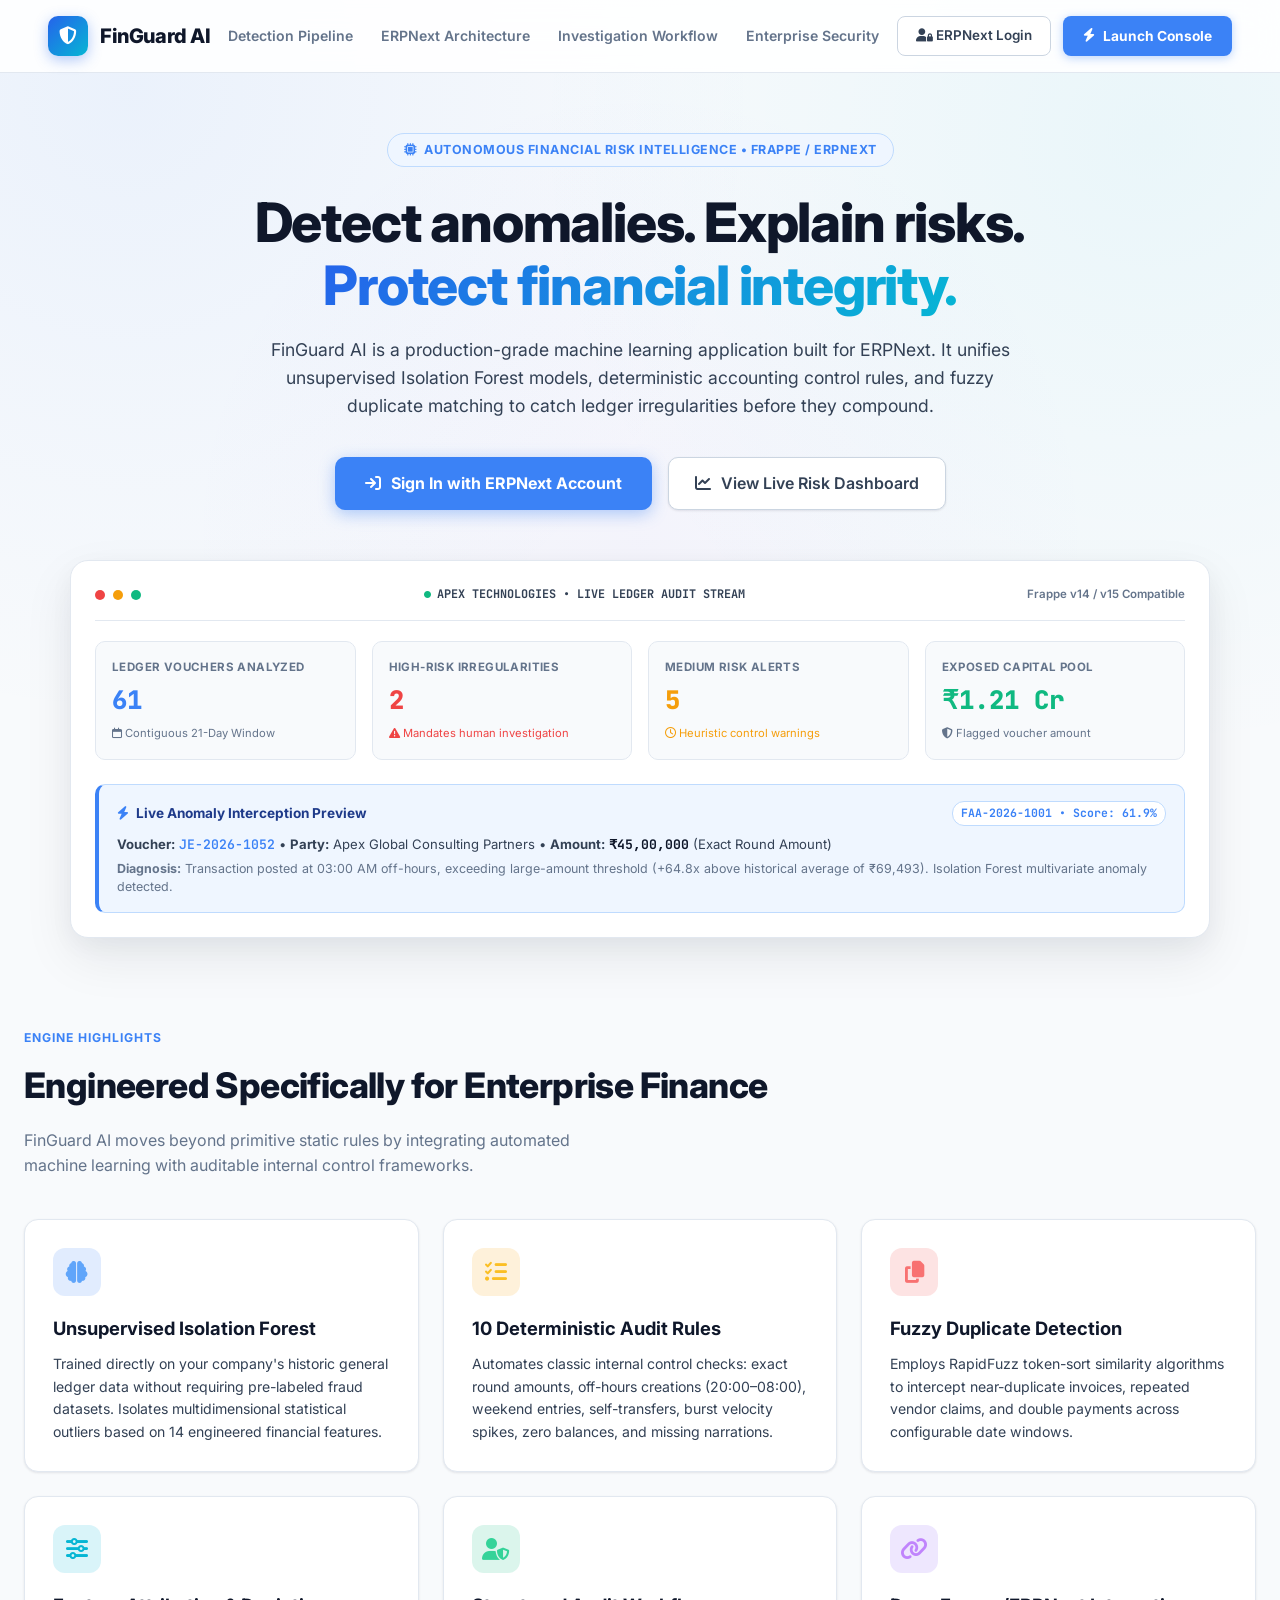
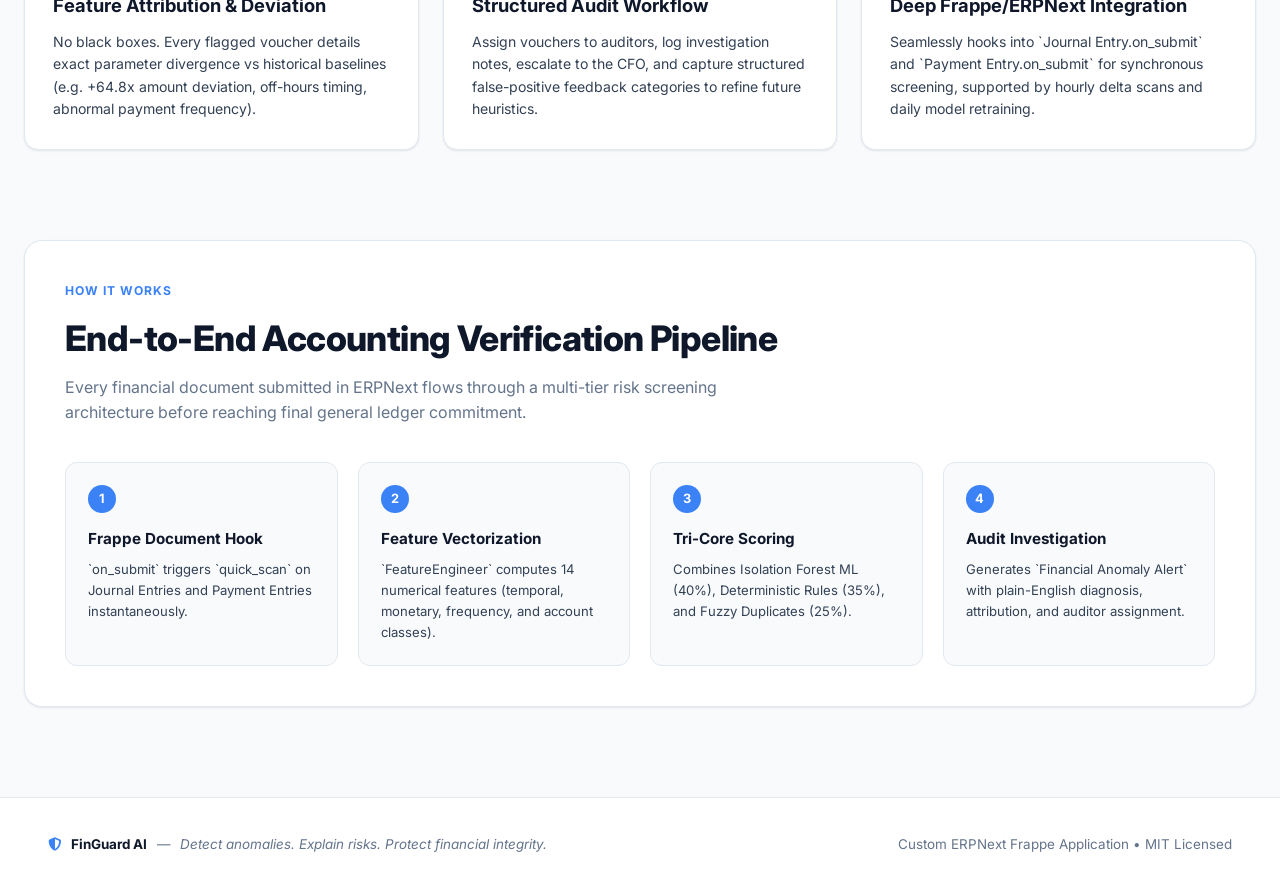
==== index.html @ 2b76b514 "feat: add GitHub Codespaces devcontainer and GitHub Pages direct launch support" ====
<!DOCTYPE html>
<html lang="en">
<head>
  <meta charset="UTF-8">
  <meta name="viewport" content="width=device-width, initial-scale=1.0">
  <title>FinGuard AI — Autonomous Financial Anomaly Detection for ERPNext</title>
  <link rel="stylesheet" href="https://cdnjs.cloudflare.com/ajax/libs/font-awesome/6.4.0/css/all.min.css">
  <link rel="preconnect" href="https://fonts.googleapis.com">
  <link rel="preconnect" href="https://fonts.gstatic.com" crossorigin>
  <link href="https://fonts.googleapis.com/css2?family=Inter:wght@300;400;500;600;700;800&family=JetBrains+Mono:wght@400;500;600;700&display=swap" rel="stylesheet">
  <style>
    :root {
      --bg: #f8fafc;
      --surface: #ffffff;
      --border: #e2e8f0;
      --border-strong: #cbd5e1;
      --text: #0f172a;
      --text-2: #334155;
      --text-muted: #64748b;
      --text-disabled: #94a3b8;
      --primary: #3b82f6;
      --primary-hover: #2563eb;
      --primary-light: #eff6ff;
      --primary-mid: #bfdbfe;
      --danger: #ef4444;
      --danger-light: #fef2f2;
      --danger-mid: #fecaca;
      --warning: #f59e0b;
      --warning-light: #fffbeb;
      --warning-mid: #fde68a;
      --success: #10b981;
      --success-light: #ecfdf5;
      --success-mid: #a7f3d0;
      --purple: #8b5cf6;
      --purple-light: #f5f3ff;
      --radius: 16px;
      --radius-sm: 10px;
      --shadow-sm: 0 1px 3px rgba(15,23,42,.06), 0 1px 2px rgba(15,23,42,.04);
      --shadow: 0 4px 14px rgba(15,23,42,.06), 0 2px 4px rgba(15,23,42,.04);
      --shadow-lg: 0 20px 50px rgba(15,23,42,.08), 0 8px 24px rgba(15,23,42,.04);
      --transition: all .2s cubic-bezier(.4,0,.2,1);
    }
    * {
      box-sizing: border-box;
      margin: 0;
      padding: 0;
    }
    body {
      background: var(--bg);
      color: var(--text);
      font-family: 'Inter', system-ui, -apple-system, sans-serif;
      overflow-x: hidden;
      line-height: 1.6;
      background-image: 
        radial-gradient(circle at 10% 10%, rgba(59, 130, 246, 0.07) 0%, transparent 45%),
        radial-gradient(circle at 90% 15%, rgba(6, 182, 212, 0.06) 0%, transparent 45%),
        radial-gradient(circle at 50% 60%, rgba(139, 92, 246, 0.04) 0%, transparent 55%);
      background-attachment: fixed;
      -webkit-font-smoothing: antialiased;
    }
    a {
      color: inherit;
      text-decoration: none;
    }
    /* Navigation Bar */
    .nav-bar {
      position: sticky;
      top: 0;
      z-index: 100;
      display: flex;
      justify-content: space-between;
      align-items: center;
      padding: 16px 48px;
      background: rgba(255, 255, 255, 0.88);
      backdrop-filter: blur(16px);
      -webkit-backdrop-filter: blur(16px);
      border-bottom: 1px solid var(--border);
    }
    .brand-logo {
      display: flex;
      align-items: center;
      gap: 12px;
    }
    .brand-icon {
      width: 40px;
      height: 40px;
      background: linear-gradient(135deg, #2563eb, #06b6d4);
      border-radius: 10px;
      display: flex;
      align-items: center;
      justify-content: center;
      font-size: 18px;
      color: #fff;
      box-shadow: 0 4px 14px rgba(37, 99, 235, 0.35);
    }
    .brand-title {
      font-size: 1.25rem;
      font-weight: 800;
      letter-spacing: -0.4px;
      color: var(--text);
    }
    .nav-links {
      display: flex;
      gap: 28px;
      align-items: center;
      font-size: 0.88rem;
      font-weight: 600;
      color: var(--text-muted);
    }
    .nav-links a {
      transition: var(--transition);
    }
    .nav-links a:hover {
      color: var(--primary);
    }
    .nav-btns {
      display: flex;
      gap: 12px;
      align-items: center;
    }
    .btn-login {
      background: var(--surface);
      border: 1px solid var(--border-strong);
      color: var(--text-2);
      padding: 8px 18px;
      border-radius: 8px;
      font-weight: 600;
      font-size: 0.84rem;
      transition: var(--transition);
    }
    .btn-login:hover {
      background: var(--bg);
      border-color: var(--primary);
      color: var(--primary);
    }
    .btn-launch {
      background: var(--primary);
      color: #fff;
      border: none;
      padding: 9px 20px;
      border-radius: 8px;
      font-weight: 700;
      font-size: 0.86rem;
      cursor: pointer;
      display: flex;
      align-items: center;
      gap: 8px;
      transition: var(--transition);
      box-shadow: 0 2px 10px rgba(59, 130, 246, 0.35);
    }
    .btn-launch:hover {
      background: var(--primary-hover);
      transform: translateY(-1px);
      box-shadow: 0 4px 14px rgba(59, 130, 246, 0.5);
    }
    /* Hero Section */
    .hero-section {
      max-width: 1280px;
      margin: 60px auto 40px;
      padding: 0 24px;
      text-align: center;
      position: relative;
    }
    .hero-badge {
      display: inline-flex;
      align-items: center;
      gap: 8px;
      background: var(--primary-light);
      border: 1px solid var(--primary-mid);
      color: var(--primary);
      padding: 6px 16px;
      border-radius: 30px;
      font-size: 0.78rem;
      font-weight: 700;
      letter-spacing: 0.5px;
      margin-bottom: 24px;
      text-transform: uppercase;
    }
    .hero-title {
      font-size: 3.4rem;
      font-weight: 800;
      line-height: 1.15;
      letter-spacing: -1.2px;
      margin-bottom: 20px;
      color: var(--text);
    }
    .hero-title span {
      background: linear-gradient(135deg, #2563eb 0%, #06b6d4 100%);
      -webkit-background-clip: text;
      -webkit-text-fill-color: transparent;
    }
    .hero-subtitle {
      max-width: 760px;
      margin: 0 auto 36px;
      font-size: 1.1rem;
      color: var(--text-2);
      font-weight: 400;
      line-height: 1.6;
    }
    .hero-cta-group {
      display: flex;
      justify-content: center;
      gap: 16px;
      margin-bottom: 50px;
    }
    .btn-hero-primary {
      background: var(--primary);
      color: #fff;
      padding: 13px 30px;
      border-radius: 10px;
      font-weight: 700;
      font-size: 1rem;
      display: flex;
      align-items: center;
      gap: 10px;
      box-shadow: 0 4px 16px rgba(59, 130, 246, 0.4);
      transition: var(--transition);
    }
    .btn-hero-primary:hover {
      background: var(--primary-hover);
      transform: translateY(-2px);
      box-shadow: 0 6px 20px rgba(59, 130, 246, 0.55);
    }
    .btn-hero-secondary {
      background: var(--surface);
      border: 1px solid var(--border-strong);
      color: var(--text-2);
      padding: 13px 26px;
      border-radius: 10px;
      font-weight: 600;
      font-size: 1rem;
      display: flex;
      align-items: center;
      gap: 10px;
      box-shadow: var(--shadow-sm);
      transition: var(--transition);
    }
    .btn-hero-secondary:hover {
      background: var(--bg);
      border-color: var(--primary);
      color: var(--primary);
    }
    /* Interactive Hero Visual Container */
    .hero-dashboard-preview {
      max-width: 1140px;
      margin: 0 auto;
      border-radius: 18px;
      background: var(--surface);
      border: 1px solid var(--border);
      box-shadow: var(--shadow-lg);
      padding: 24px;
      position: relative;
      overflow: hidden;
    }
    .preview-header {
      display: flex;
      justify-content: space-between;
      align-items: center;
      padding-bottom: 16px;
      border-bottom: 1px solid var(--border);
      margin-bottom: 20px;
    }
    .preview-dots {
      display: flex;
      gap: 8px;
    }
    .preview-dot {
      width: 10px;
      height: 10px;
      border-radius: 50%;
    }
    .preview-metrics-grid {
      display: grid;
      grid-template-columns: repeat(4, 1fr);
      gap: 16px;
      margin-bottom: 24px;
      text-align: left;
    }
    .preview-metric-box {
      background: var(--bg);
      border: 1px solid var(--border);
      padding: 16px;
      border-radius: 10px;
    }
    .metric-label {
      font-size: 0.72rem;
      color: var(--text-muted);
      text-transform: uppercase;
      font-weight: 700;
      letter-spacing: 0.4px;
    }
    .metric-val {
      font-size: 1.6rem;
      font-weight: 800;
      font-family: 'JetBrains Mono', monospace;
      margin: 4px 0;
    }
    /* Features Showcase */
    .features-section {
      max-width: 1280px;
      margin: 90px auto;
      padding: 0 24px;
    }
    .section-tag {
      color: var(--primary);
      font-size: 0.76rem;
      font-weight: 700;
      text-transform: uppercase;
      letter-spacing: 1px;
      margin-bottom: 10px;
    }
    .section-heading {
      font-size: 2.2rem;
      font-weight: 800;
      letter-spacing: -0.6px;
      margin-bottom: 14px;
      color: var(--text);
    }
    .features-grid {
      display: grid;
      grid-template-columns: repeat(3, 1fr);
      gap: 24px;
      margin-top: 40px;
    }
    .feature-card {
      background: var(--surface);
      border: 1px solid var(--border);
      border-radius: 14px;
      padding: 28px;
      transition: var(--transition);
      display: flex;
      flex-direction: column;
      box-shadow: var(--shadow-sm);
    }
    .feature-card:hover {
      border-color: var(--border-strong);
      box-shadow: var(--shadow);
      transform: translateY(-3px);
    }
    .feature-icon-wrap {
      width: 48px;
      height: 48px;
      border-radius: 12px;
      display: flex;
      align-items: center;
      justify-content: center;
      font-size: 22px;
      margin-bottom: 18px;
    }
    .feature-title {
      font-size: 1.15rem;
      font-weight: 700;
      margin-bottom: 10px;
      color: var(--text);
    }
    .feature-desc {
      font-size: 0.88rem;
      color: var(--text-2);
      line-height: 1.6;
    }
    /* Architecture Diagram */
    .arch-section {
      max-width: 1280px;
      margin: 80px auto;
      padding: 0 24px;
    }
    .arch-card {
      background: var(--surface);
      border: 1px solid var(--border);
      border-radius: 18px;
      padding: 40px;
      box-shadow: var(--shadow-sm);
    }
    .flow-steps-grid {
      display: grid;
      grid-template-columns: repeat(4, 1fr);
      gap: 20px;
      margin-top: 36px;
      position: relative;
    }
    .step-box {
      background: var(--bg);
      border: 1px solid var(--border);
      border-radius: 12px;
      padding: 22px;
      position: relative;
    }
    .step-num {
      width: 28px;
      height: 28px;
      border-radius: 50%;
      background: var(--primary);
      color: #fff;
      display: flex;
      align-items: center;
      justify-content: center;
      font-size: 0.8rem;
      font-weight: 700;
      margin-bottom: 14px;
    }
    .step-title {
      font-size: 0.95rem;
      font-weight: 700;
      margin-bottom: 8px;
      color: var(--text);
    }
    .step-desc {
      font-size: 0.82rem;
      color: var(--text-2);
    }
    /* Footer */
    .landing-footer {
      border-top: 1px solid var(--border);
      padding: 36px 48px;
      margin-top: 90px;
      display: flex;
      justify-content: space-between;
      align-items: center;
      font-size: 0.84rem;
      color: var(--text-muted);
      background: var(--surface);
    }
  </style>
</head>
<body>

  <!-- Sticky Nav -->
  <nav class="nav-bar">
    <div class="brand-logo">
      <div class="brand-icon">
        <i class="fa-solid fa-shield-halved"></i>
      </div>
      <div class="brand-title">FinGuard AI</div>
    </div>
    <div class="nav-links">
      <a href="#features">Detection Pipeline</a>
      <a href="#architecture">ERPNext Architecture</a>
      <a href="#workflow">Investigation Workflow</a>
      <a href="#security">Enterprise Security</a>
    </div>
    <div class="nav-btns">
      <a href="login.html" class="btn-login"><i class="fa-solid fa-user-lock"></i> ERPNext Login</a>
      <a href="demo_dashboard.html" class="btn-launch"><i class="fa-solid fa-bolt"></i> Launch Console</a>
    </div>
  </nav>

  <!-- Hero Section -->
  <header class="hero-section">
    <div class="hero-badge">
      <i class="fa-solid fa-microchip"></i> Autonomous Financial Risk Intelligence &bull; Frappe / ERPNext
    </div>
    <h1 class="hero-title">
      Detect anomalies. Explain risks.<br>
      <span>Protect financial integrity.</span>
    </h1>
    <p class="hero-subtitle">
      FinGuard AI is a production-grade machine learning application built for ERPNext. It unifies unsupervised Isolation Forest models, deterministic accounting control rules, and fuzzy duplicate matching to catch ledger irregularities before they compound.
    </p>

    <div class="hero-cta-group">
      <a href="login.html" class="btn-hero-primary">
        <i class="fa-solid fa-arrow-right-to-bracket"></i> Sign In with ERPNext Account
      </a>
      <a href="demo_dashboard.html" class="btn-hero-secondary">
        <i class="fa-solid fa-chart-line"></i> View Live Risk Dashboard
      </a>
    </div>

    <!-- Live Preview Interactive Dashboard Container -->
    <div class="hero-dashboard-preview">
      <div class="preview-header">
        <div class="preview-dots">
          <div class="preview-dot" style="background: #ef4444;"></div>
          <div class="preview-dot" style="background: #f59e0b;"></div>
          <div class="preview-dot" style="background: #10b981;"></div>
        </div>
        <div style="font-size: 0.74rem; color: var(--text-2); font-family: 'JetBrains Mono', monospace; font-weight: 700; display:flex; align-items:center; gap:6px;">
          <i class="fa-solid fa-circle" style="color: #10b981; font-size: 7px;"></i> APEX TECHNOLOGIES &bull; LIVE LEDGER AUDIT STREAM
        </div>
        <span style="font-size: 0.72rem; color: var(--text-muted); font-weight: 600;">Frappe v14 / v15 Compatible</span>
      </div>

      <div class="preview-metrics-grid">
        <div class="preview-metric-box">
          <div class="metric-label">Ledger Vouchers Analyzed</div>
          <div class="metric-val" style="color: var(--primary);">61</div>
          <div style="font-size: 0.7rem; color: var(--text-muted);"><i class="fa-regular fa-calendar"></i> Contiguous 21-Day Window</div>
        </div>
        <div class="preview-metric-box">
          <div class="metric-label">High-Risk Irregularities</div>
          <div class="metric-val" style="color: var(--danger);">2</div>
          <div style="font-size: 0.7rem; color: var(--danger);"><i class="fa-solid fa-triangle-exclamation"></i> Mandates human investigation</div>
        </div>
        <div class="preview-metric-box">
          <div class="metric-label">Medium Risk Alerts</div>
          <div class="metric-val" style="color: var(--warning);">5</div>
          <div style="font-size: 0.7rem; color: var(--warning);"><i class="fa-regular fa-clock"></i> Heuristic control warnings</div>
        </div>
        <div class="preview-metric-box">
          <div class="metric-label">Exposed Capital Pool</div>
          <div class="metric-val" style="color: var(--success);">₹1.21 Cr</div>
          <div style="font-size: 0.7rem; color: var(--text-muted);"><i class="fa-solid fa-shield-halved"></i> Flagged voucher amount</div>
        </div>
      </div>

      <div style="background: var(--primary-light); border-radius: 10px; padding: 16px 18px; text-align: left; border: 1px solid var(--primary-mid); border-left: 4px solid var(--primary);">
        <div style="display: flex; justify-content: space-between; align-items: center; margin-bottom: 8px;">
          <strong style="font-size: 0.85rem; color: #1e3a8a;"><i class="fa-solid fa-bolt" style="color: var(--primary); margin-right: 4px;"></i> Live Anomaly Interception Preview</strong>
          <span style="font-size: 0.72rem; color: var(--primary); font-family: 'JetBrains Mono'; font-weight: 700; background: #fff; padding: 2px 8px; border-radius: 12px; border: 1px solid var(--primary-mid);">FAA-2026-1001 &bull; Score: 61.9%</span>
        </div>
        <p style="font-size: 0.82rem; color: var(--text-2); margin-bottom: 5px;">
          <strong>Voucher:</strong> <span style="font-family:'JetBrains Mono'; font-weight:600; color:var(--primary);">JE-2026-1052</span> &bull; <strong>Party:</strong> Apex Global Consulting Partners &bull; <strong>Amount:</strong> <span style="font-family:'JetBrains Mono'; font-weight:700; color:var(--text);">₹45,00,000</span> (Exact Round Amount)
        </p>
        <p style="font-size: 0.78rem; color: var(--text-muted); line-height: 1.45;">
          <strong>Diagnosis:</strong> Transaction posted at 03:00 AM off-hours, exceeding large-amount threshold (+64.8x above historical average of ₹69,493). Isolation Forest multivariate anomaly detected.
        </p>
      </div>
    </div>
  </header>

  <!-- Features Section -->
  <section class="features-section" id="features">
    <div class="section-tag">Engine Highlights</div>
    <h2 class="section-heading">Engineered Specifically for Enterprise Finance</h2>
    <p style="color: var(--text-muted); max-width: 600px;">
      FinGuard AI moves beyond primitive static rules by integrating automated machine learning with auditable internal control frameworks.
    </p>

    <div class="features-grid">
      <div class="feature-card">
        <div class="feature-icon-wrap" style="background: rgba(59, 130, 246, 0.15); color: #60a5fa;">
          <i class="fa-solid fa-brain"></i>
        </div>
        <h3 class="feature-title">Unsupervised Isolation Forest</h3>
        <p class="feature-desc">
          Trained directly on your company's historic general ledger data without requiring pre-labeled fraud datasets. Isolates multidimensional statistical outliers based on 14 engineered financial features.
        </p>
      </div>

      <div class="feature-card">
        <div class="feature-icon-wrap" style="background: rgba(245, 158, 11, 0.15); color: #fbbf24;">
          <i class="fa-solid fa-list-check"></i>
        </div>
        <h3 class="feature-title">10 Deterministic Audit Rules</h3>
        <p class="feature-desc">
          Automates classic internal control checks: exact round amounts, off-hours creations (20:00–08:00), weekend entries, self-transfers, burst velocity spikes, zero balances, and missing narrations.
        </p>
      </div>

      <div class="feature-card">
        <div class="feature-icon-wrap" style="background: rgba(239, 68, 68, 0.15); color: #f87171;">
          <i class="fa-solid fa-copy"></i>
        </div>
        <h3 class="feature-title">Fuzzy Duplicate Detection</h3>
        <p class="feature-desc">
          Employs RapidFuzz token-sort similarity algorithms to intercept near-duplicate invoices, repeated vendor claims, and double payments across configurable date windows.
        </p>
      </div>

      <div class="feature-card">
        <div class="feature-icon-wrap" style="background: rgba(6, 182, 212, 0.15); color: #06b6d4;">
          <i class="fa-solid fa-sliders"></i>
        </div>
        <h3 class="feature-title">Feature Attribution & Deviation</h3>
        <p class="feature-desc">
          No black boxes. Every flagged voucher details exact parameter divergence vs historical baselines (e.g. +64.8x amount deviation, off-hours timing, abnormal payment frequency).
        </p>
      </div>

      <div class="feature-card">
        <div class="feature-icon-wrap" style="background: rgba(16, 185, 129, 0.15); color: #34d399;">
          <i class="fa-solid fa-user-shield"></i>
        </div>
        <h3 class="feature-title">Structured Audit Workflow</h3>
        <p class="feature-desc">
          Assign vouchers to auditors, log investigation notes, escalate to the CFO, and capture structured false-positive feedback categories to refine future heuristics.
        </p>
      </div>

      <div class="feature-card">
        <div class="feature-icon-wrap" style="background: rgba(139, 92, 246, 0.15); color: #c084fc;">
          <i class="fa-solid fa-link"></i>
        </div>
        <h3 class="feature-title">Deep Frappe/ERPNext Integration</h3>
        <p class="feature-desc">
          Seamlessly hooks into `Journal Entry.on_submit` and `Payment Entry.on_submit` for synchronous screening, supported by hourly delta scans and daily model retraining.
        </p>
      </div>
    </div>
  </section>

  <!-- Architecture Flow Section -->
  <section class="arch-section" id="architecture">
    <div class="arch-card">
      <div class="section-tag">How It Works</div>
      <h2 class="section-heading" style="margin-bottom: 8px;">End-to-End Accounting Verification Pipeline</h2>
      <p style="color: var(--text-muted); max-width: 700px;">
        Every financial document submitted in ERPNext flows through a multi-tier risk screening architecture before reaching final general ledger commitment.
      </p>

      <div class="flow-steps-grid">
        <div class="step-box">
          <div class="step-num">1</div>
          <h4 class="step-title">Frappe Document Hook</h4>
          <p class="step-desc">`on_submit` triggers `quick_scan` on Journal Entries and Payment Entries instantaneously.</p>
        </div>
        <div class="step-box">
          <div class="step-num">2</div>
          <h4 class="step-title">Feature Vectorization</h4>
          <p class="step-desc">`FeatureEngineer` computes 14 numerical features (temporal, monetary, frequency, and account classes).</p>
        </div>
        <div class="step-box">
          <div class="step-num">3</div>
          <h4 class="step-title">Tri-Core Scoring</h4>
          <p class="step-desc">Combines Isolation Forest ML (40%), Deterministic Rules (35%), and Fuzzy Duplicates (25%).</p>
        </div>
        <div class="step-box">
          <div class="step-num">4</div>
          <h4 class="step-title">Audit Investigation</h4>
          <p class="step-desc">Generates `Financial Anomaly Alert` with plain-English diagnosis, attribution, and auditor assignment.</p>
        </div>
      </div>
    </div>
  </section>

  <!-- Footer -->
  <footer class="landing-footer">
    <div style="display: flex; align-items: center; gap: 10px;">
      <i class="fa-solid fa-shield-halved" style="color: var(--primary);"></i>
      <strong style="color:var(--text);">FinGuard AI</strong> &mdash; <em>Detect anomalies. Explain risks. Protect financial integrity.</em>
    </div>
    <div>
      Custom ERPNext Frappe Application &bull; MIT Licensed
    </div>
  </footer>

</body>
</html>
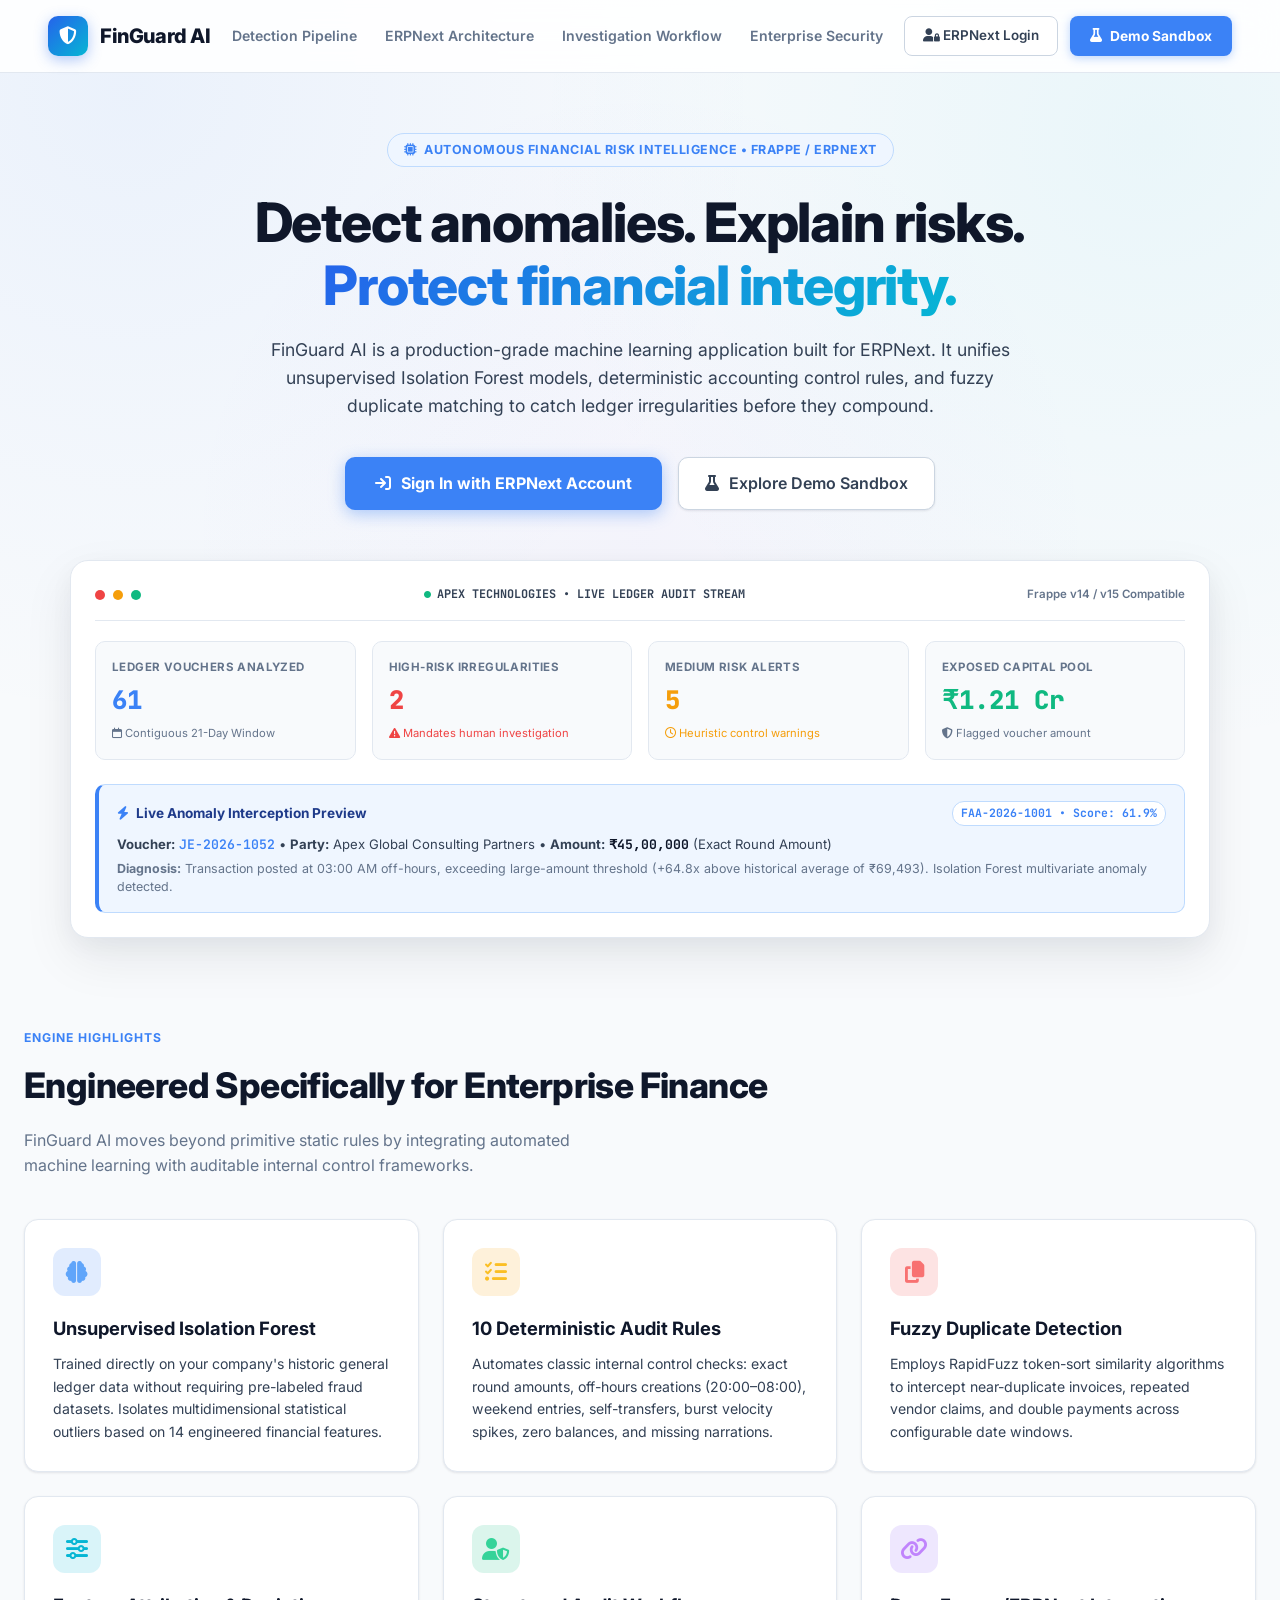
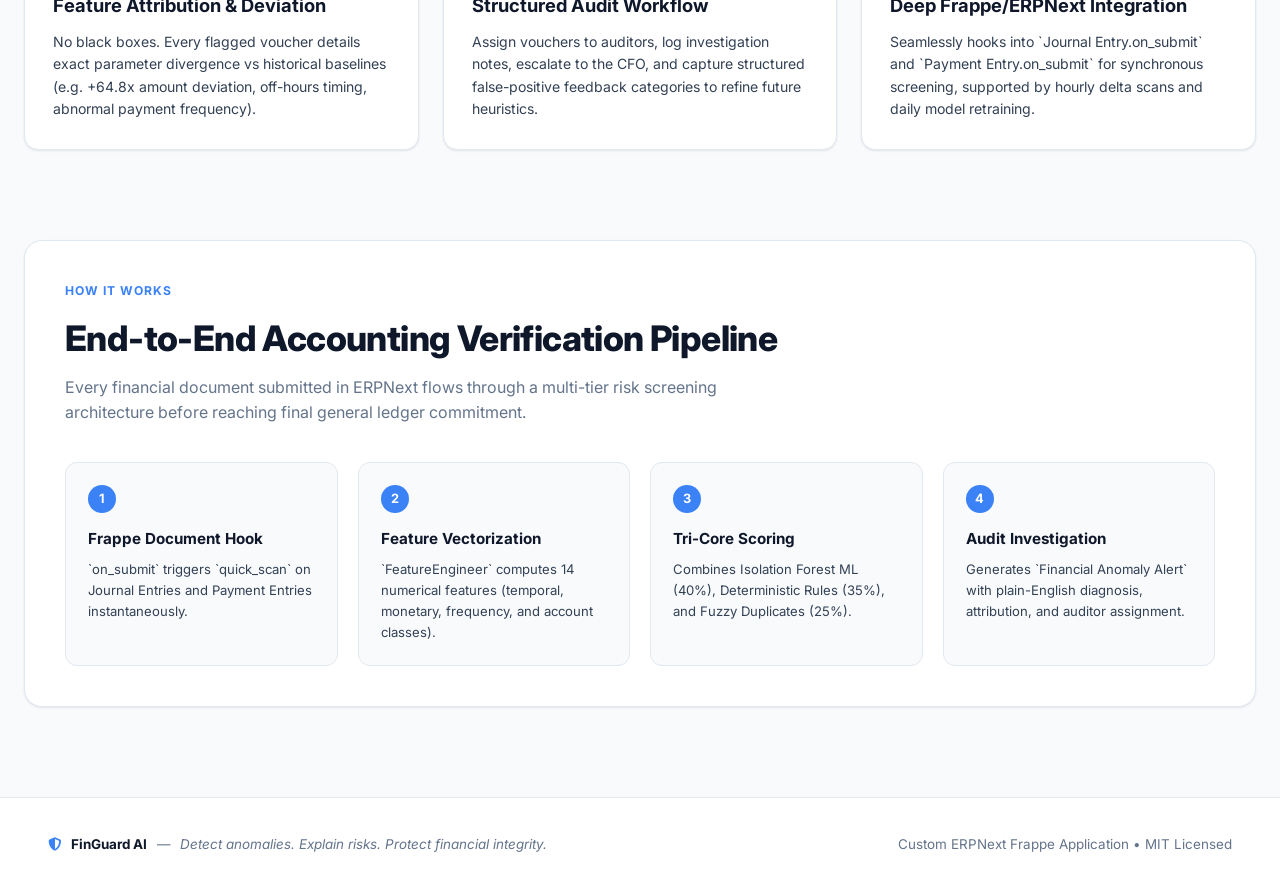
==== commit e92d2523: "fix(auth): enforce strict backend authentication, isolate demo mode with visible banner, and align G" ====
--- a/index.html
+++ b/index.html
@@ -440,7 +440,7 @@
     </div>
     <div class="nav-btns">
       <a href="login.html" class="btn-login"><i class="fa-solid fa-user-lock"></i> ERPNext Login</a>
-      <a href="demo_dashboard.html" class="btn-launch"><i class="fa-solid fa-bolt"></i> Launch Console</a>
+      <a href="demo_dashboard.html?demo=true" class="btn-launch"><i class="fa-solid fa-flask"></i> Demo Sandbox</a>
     </div>
   </nav>
 
@@ -461,8 +461,8 @@
       <a href="login.html" class="btn-hero-primary">
         <i class="fa-solid fa-arrow-right-to-bracket"></i> Sign In with ERPNext Account
       </a>
-      <a href="demo_dashboard.html" class="btn-hero-secondary">
-        <i class="fa-solid fa-chart-line"></i> View Live Risk Dashboard
+      <a href="demo_dashboard.html?demo=true" class="btn-hero-secondary">
+        <i class="fa-solid fa-flask"></i> Explore Demo Sandbox
       </a>
     </div>
 
